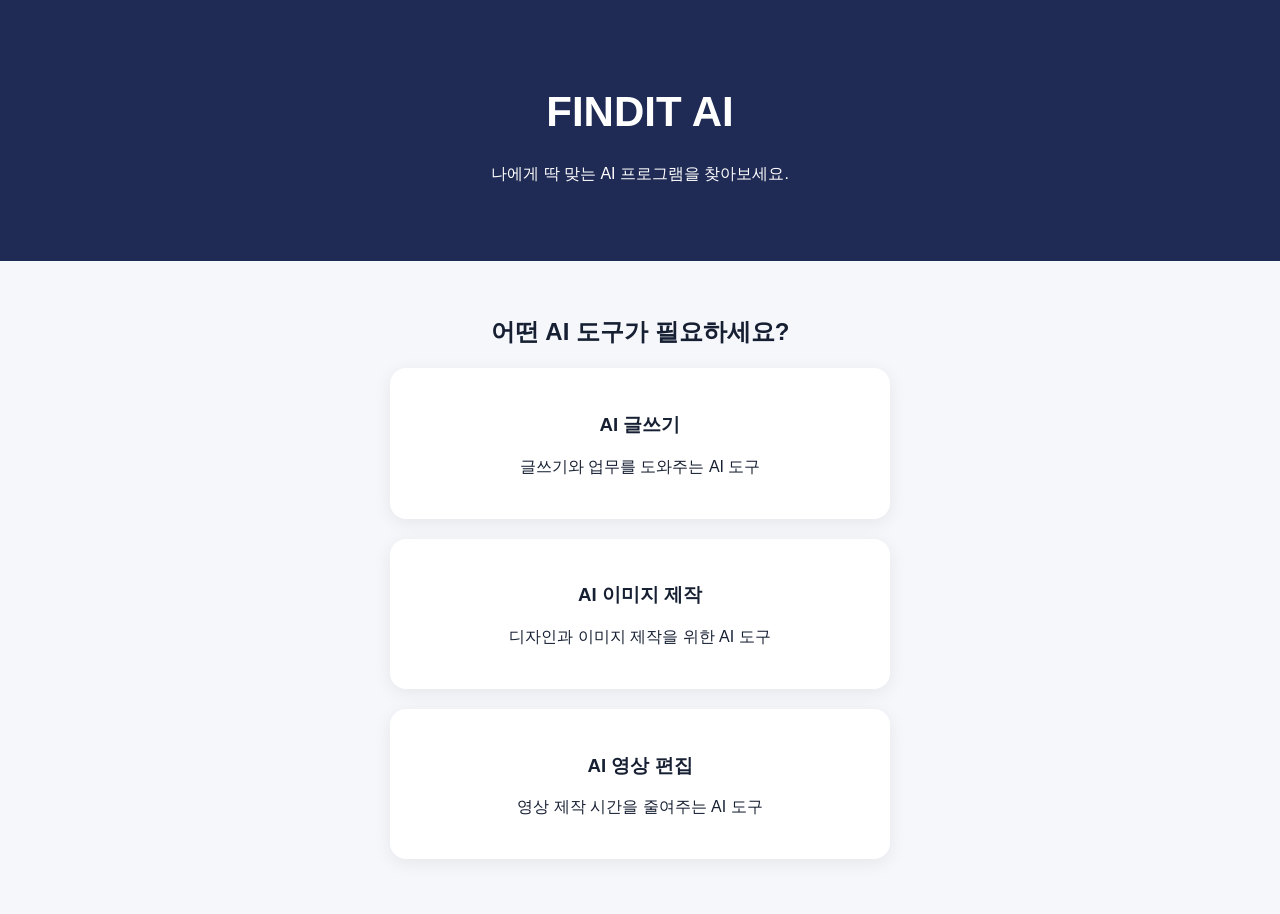
==== index.html @ c68a2b1d "Create index.html" ====
<!DOCTYPE html>
<html lang="ko">
<head>
  <meta charset="UTF-8">
  <meta name="viewport" content="width=device-width, initial-scale=1.0">
  <title>FINDIT AI | 나에게 맞는 AI 도구 찾기</title>
  <style>
    body {
      font-family: Arial, sans-serif;
      margin: 0;
      background: #f5f7fb;
      text-align: center;
      color: #172033;
    }
    header {
      background: #202b55;
      color: white;
      padding: 60px 20px;
    }
    h1 { font-size: 42px; }
    main { padding: 35px 20px; }
    .card {
      background: white;
      max-width: 450px;
      margin: 20px auto;
      padding: 25px;
      border-radius: 16px;
      box-shadow: 0 4px 18px #00000012;
    }
  </style>
</head>
<body>
  <header>
    <h1>FINDIT AI</h1>
    <p>나에게 딱 맞는 AI 프로그램을 찾아보세요.</p>
  </header>

  <main>
    <h2>어떤 AI 도구가 필요하세요?</h2>

    <div class="card">
      <h3>AI 글쓰기</h3>
      <p>글쓰기와 업무를 도와주는 AI 도구</p>
    </div>

    <div class="card">
      <h3>AI 이미지 제작</h3>
      <p>디자인과 이미지 제작을 위한 AI 도구</p>
    </div>

    <div class="card">
      <h3>AI 영상 편집</h3>
      <p>영상 제작 시간을 줄여주는 AI 도구</p>
    </div>
  </main>
</body>
</html>
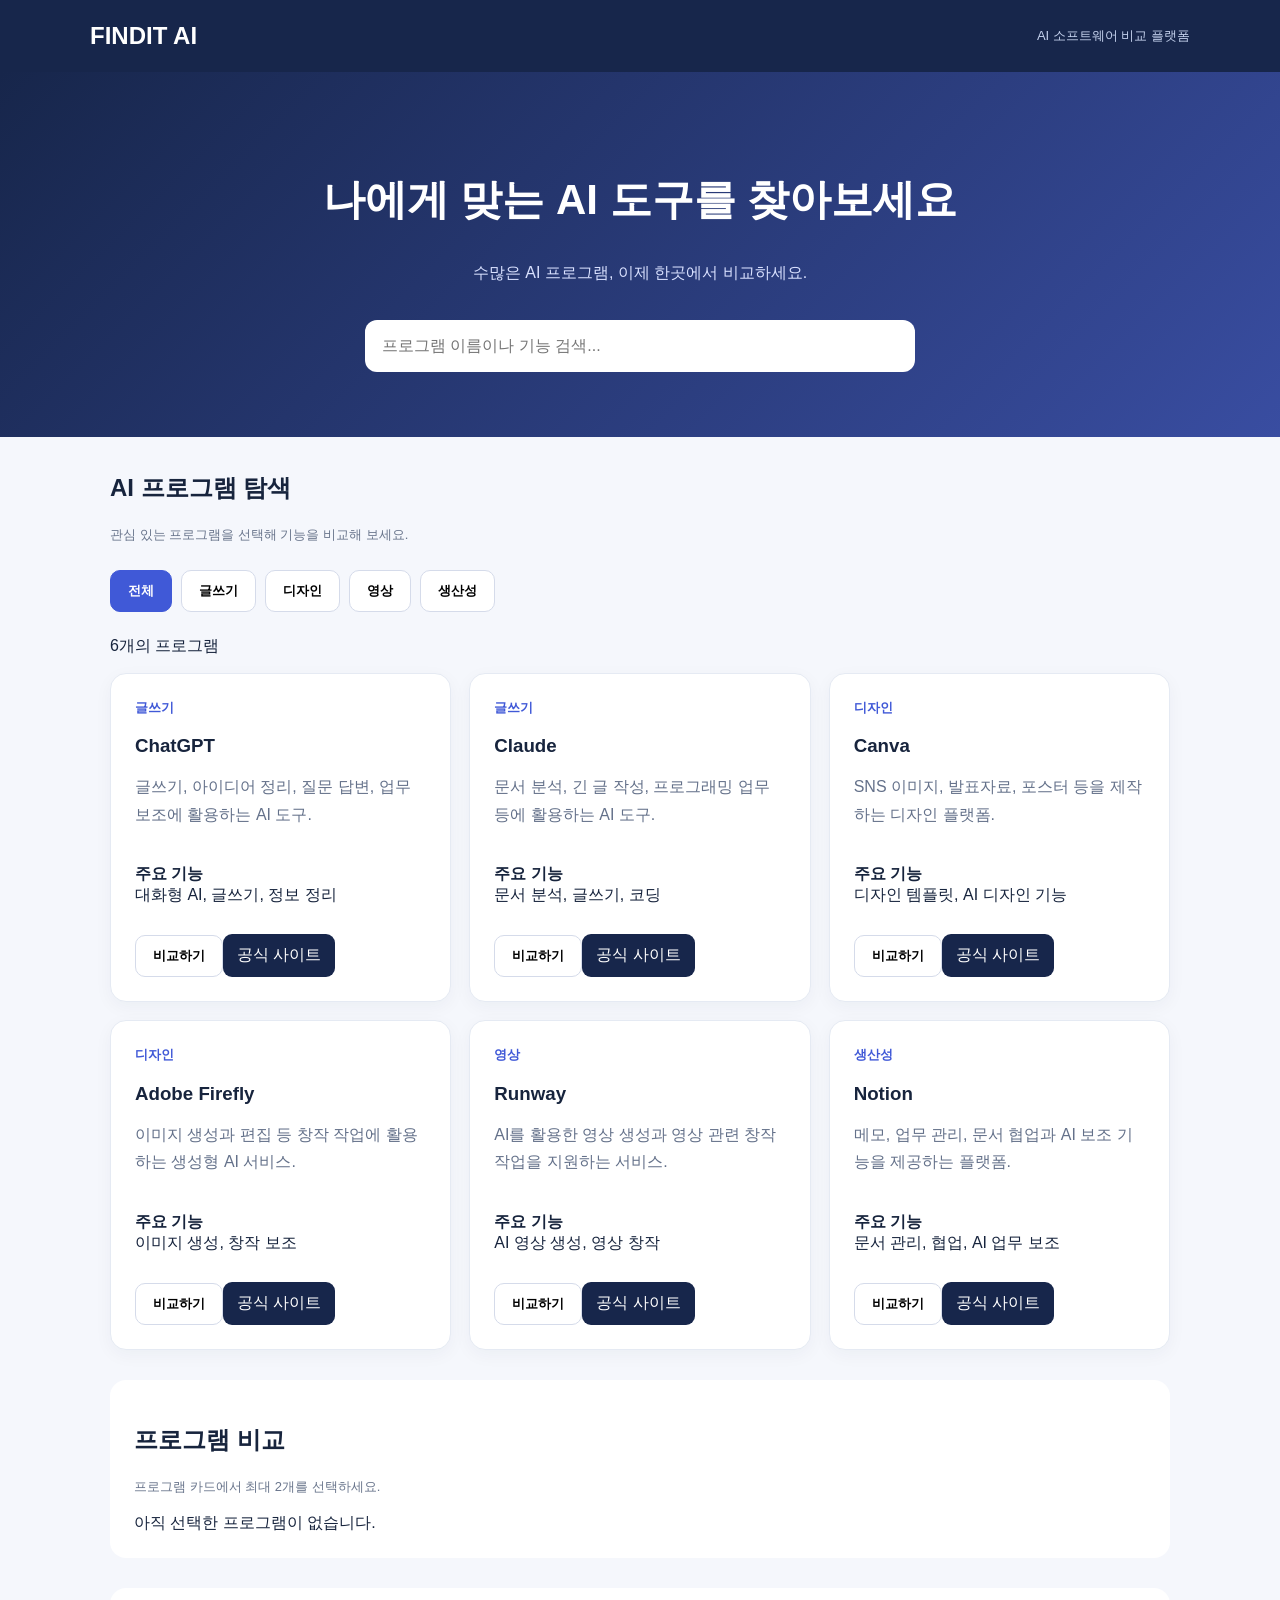
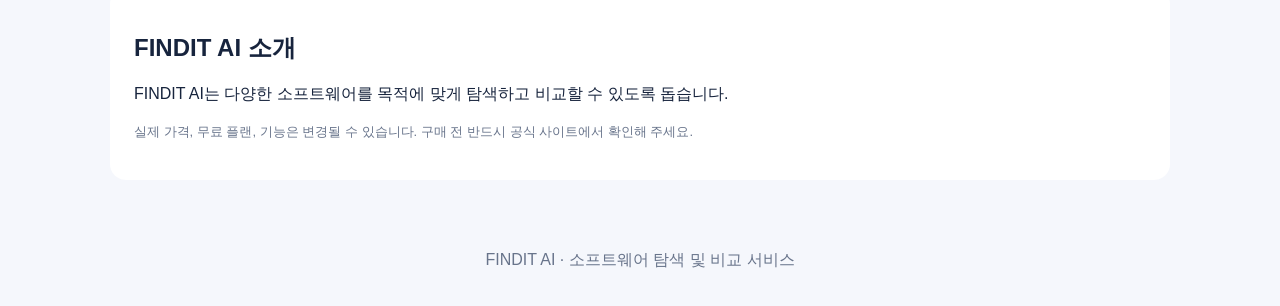
==== commit f1a980d9: "Update index.html" ====
--- a/index.html
+++ b/index.html
@@ -2,57 +2,321 @@
 <!DOCTYPE html>
 <html lang="ko">
 <head>
-  <meta charset="UTF-8">
-  <meta name="viewport" content="width=device-width, initial-scale=1.0">
-  <title>FINDIT AI | 나에게 맞는 AI 도구 찾기</title>
-  <style>
-    body {
-      font-family: Arial, sans-serif;
-      margin: 0;
-      background: #f5f7fb;
-      text-align: center;
-      color: #172033;
-    }
-    header {
-      background: #202b55;
-      color: white;
-      padding: 60px 20px;
-    }
-    h1 { font-size: 42px; }
-    main { padding: 35px 20px; }
-    .card {
-      background: white;
-      max-width: 450px;
-      margin: 20px auto;
-      padding: 25px;
-      border-radius: 16px;
-      box-shadow: 0 4px 18px #00000012;
-    }
-  </style>
+<meta charset="UTF-8">
+<meta name="viewport" content="width=device-width, initial-scale=1">
+<title>FINDIT AI | 나에게 맞는 AI 도구 찾기</title>
+<style>
+* { box-sizing: border-box; }
+body {
+  margin: 0;
+  font-family: Arial, "Malgun Gothic", sans-serif;
+  background: #f5f7fc;
+  color: #17243d;
+}
+header {
+  background: #17264b;
+  color: white;
+  padding: 22px 6%;
+}
+nav {
+  max-width: 1100px;
+  margin: auto;
+  display: flex;
+  justify-content: space-between;
+  align-items: center;
+}
+.logo { font-size: 24px; font-weight: bold; }
+nav span { font-size: 13px; color: #c4d1ed; }
+.hero {
+  text-align: center;
+  padding: 65px 20px;
+  background: linear-gradient(135deg,#17264b,#394da1);
+  color: white;
+}
+.hero h1 { font-size: clamp(27px,5vw,42px); }
+.hero p { color: #d9e1ff; }
+.search {
+  width: min(95%,550px);
+  padding: 17px;
+  border-radius: 12px;
+  border: none;
+  font-size: 16px;
+  margin-top: 20px;
+}
+main { max-width: 1100px; margin: 35px auto; padding: 0 20px; }
+.filters {
+  display: flex;
+  flex-wrap: wrap;
+  gap: 9px;
+  margin: 24px 0;
+}
+button {
+  cursor: pointer;
+  border: 1px solid #d5dbea;
+  border-radius: 10px;
+  padding: 11px 17px;
+  background: white;
+  font-weight: bold;
+}
+button.active, .primary {
+  background: #4059d7;
+  color: white;
+  border-color: #4059d7;
+}
+.grid {
+  display: grid;
+  grid-template-columns: repeat(auto-fit,minmax(255px,1fr));
+  gap: 18px;
+}
+.card {
+  background: white;
+  border: 1px solid #e5eaf3;
+  padding: 24px;
+  border-radius: 16px;
+  box-shadow: 0 5px 18px #17264b0b;
+}
+.card h3 { margin-bottom: 7px; }
+.tag { color: #4059d7; font-size: 13px; font-weight: bold; }
+.desc { color: #64718a; line-height: 1.7; min-height: 75px; }
+.card a {
+  display: inline-block;
+  background: #17264b;
+  color: white;
+  text-decoration: none;
+  padding: 11px 14px;
+  border-radius: 9px;
+  margin-top: 12px;
+}
+.compare {
+  margin-top: 30px;
+  padding: 24px;
+  background: white;
+  border-radius: 16px;
+}
+.compare-list {
+  display: flex;
+  flex-wrap: wrap;
+  gap: 12px;
+  margin-top: 15px;
+}
+.compare-item {
+  flex: 1;
+  min-width: 200px;
+  padding: 18px;
+  background: #f1f4ff;
+  border-radius: 12px;
+}
+.notice { color: #69758c; font-size: 13px; line-height: 1.7; }
+footer {
+  text-align: center;
+  padding: 35px 20px;
+  color: #68748b;
+}
+</style>
 </head>
 <body>
-  <header>
-    <h1>FINDIT AI</h1>
-    <p>나에게 딱 맞는 AI 프로그램을 찾아보세요.</p>
-  </header>
-
-  <main>
-    <h2>어떤 AI 도구가 필요하세요?</h2>
-
-    <div class="card">
-      <h3>AI 글쓰기</h3>
-      <p>글쓰기와 업무를 도와주는 AI 도구</p>
+
+<header>
+  <nav>
+    <div class="logo">FINDIT AI</div>
+    <span>AI 소프트웨어 비교 플랫폼</span>
+  </nav>
+</header>
+
+<section class="hero">
+  <h1>나에게 맞는 AI 도구를 찾아보세요</h1>
+  <p>수많은 AI 프로그램, 이제 한곳에서 비교하세요.</p>
+  <input class="search" id="search"
+    placeholder="프로그램 이름이나 기능 검색...">
+</section>
+
+<main>
+  <h2>AI 프로그램 탐색</h2>
+  <p class="notice">관심 있는 프로그램을 선택해 기능을 비교해 보세요.</p>
+
+  <div class="filters" id="filters"></div>
+  <p id="count"></p>
+  <div class="grid" id="cards"></div>
+
+  <section class="compare">
+    <h2>프로그램 비교</h2>
+    <p class="notice">프로그램 카드에서 최대 2개를 선택하세요.</p>
+    <div class="compare-list" id="compareList">
+      아직 선택한 프로그램이 없습니다.
     </div>
-
-    <div class="card">
-      <h3>AI 이미지 제작</h3>
-      <p>디자인과 이미지 제작을 위한 AI 도구</p>
-    </div>
-
-    <div class="card">
-      <h3>AI 영상 편집</h3>
-      <p>영상 제작 시간을 줄여주는 AI 도구</p>
-    </div>
-  </main>
+  </section>
+
+  <section class="compare">
+    <h2>FINDIT AI 소개</h2>
+    <p>
+      FINDIT AI는 다양한 소프트웨어를
+      목적에 맞게 탐색하고 비교할 수 있도록 돕습니다.
+    </p>
+    <p class="notice">
+      실제 가격, 무료 플랜, 기능은 변경될 수 있습니다.
+      구매 전 반드시 공식 사이트에서 확인해 주세요.
+    </p>
+  </section>
+</main>
+
+<footer>
+  FINDIT AI · 소프트웨어 탐색 및 비교 서비스
+</footer>
+
+<script>
+const tools = [
+  {
+    name: "ChatGPT",
+    category: "글쓰기",
+    desc: "글쓰기, 아이디어 정리, 질문 답변, 업무 보조에 활용하는 AI 도구.",
+    feature: "대화형 AI, 글쓰기, 정보 정리",
+    url: "https://chatgpt.com/"
+  },
+  {
+    name: "Claude",
+    category: "글쓰기",
+    desc: "문서 분석, 긴 글 작성, 프로그래밍 업무 등에 활용하는 AI 도구.",
+    feature: "문서 분석, 글쓰기, 코딩",
+    url: "https://claude.ai/"
+  },
+  {
+    name: "Canva",
+    category: "디자인",
+    desc: "SNS 이미지, 발표자료, 포스터 등을 제작하는 디자인 플랫폼.",
+    feature: "디자인 템플릿, AI 디자인 기능",
+    url: "https://www.canva.com/"
+  },
+  {
+    name: "Adobe Firefly",
+    category: "디자인",
+    desc: "이미지 생성과 편집 등 창작 작업에 활용하는 생성형 AI 서비스.",
+    feature: "이미지 생성, 창작 보조",
+    url: "https://firefly.adobe.com/"
+  },
+  {
+    name: "Runway",
+    category: "영상",
+    desc: "AI를 활용한 영상 생성과 영상 관련 창작 작업을 지원하는 서비스.",
+    feature: "AI 영상 생성, 영상 창작",
+    url: "https://runwayml.com/"
+  },
+  {
+    name: "Notion",
+    category: "생산성",
+    desc: "메모, 업무 관리, 문서 협업과 AI 보조 기능을 제공하는 플랫폼.",
+    feature: "문서 관리, 협업, AI 업무 보조",
+    url: "https://www.notion.so/"
+  }
+];
+
+let currentCategory = "전체";
+let selected = [];
+
+const cards = document.getElementById("cards");
+const filters = document.getElementById("filters");
+const compareList = document.getElementById("compareList");
+
+const categories = ["전체","글쓰기","디자인","영상","생산성"];
+
+function renderFilters() {
+  filters.innerHTML = "";
+  categories.forEach(category => {
+    const btn = document.createElement("button");
+    btn.textContent = category;
+    btn.className = currentCategory === category ? "active" : "";
+    btn.onclick = () => {
+      currentCategory = category;
+      renderFilters();
+      renderCards();
+    };
+    filters.appendChild(btn);
+  });
+}
+
+function toggleCompare(index) {
+  if (selected.includes(index)) {
+    selected = selected.filter(n => n !== index);
+  } else {
+    if (selected.length >= 2) {
+      alert("최대 2개까지 비교할 수 있어요.");
+      return;
+    }
+    selected.push(index);
+  }
+  renderCards();
+  renderCompare();
+}
+
+function renderCards() {
+  const query = document.getElementById("search")
+    .value.trim().toLowerCase();
+  cards.innerHTML = "";
+
+  const filtered = tools
+    .map((tool,index) => ({tool,index}))
+    .filter(({tool}) =>
+      (currentCategory === "전체" ||
+       tool.category === currentCategory) &&
+      [tool.name,tool.desc,tool.feature,tool.category]
+        .join(" ").toLowerCase().includes(query)
+    );
+
+  document.getElementById("count").textContent =
+    filtered.length + "개의 프로그램";
+
+  filtered.forEach(({tool,index}) => {
+    const card = document.createElement("div");
+    card.className = "card";
+    card.innerHTML = `
+      <span class="tag">${tool.category}</span>
+      <h3>${tool.name}</h3>
+      <p class="desc">${tool.desc}</p>
+      <p><strong>주요 기능</strong><br>${tool.feature}</p>
+    `;
+
+    const button = document.createElement("button");
+    button.textContent = selected.includes(index)
+      ? "비교에서 제외" : "비교하기";
+    button.className = selected.includes(index) ? "primary" : "";
+    button.onclick = () => toggleCompare(index);
+    card.appendChild(button);
+
+    const link = document.createElement("a");
+    link.href = tool.url;
+    link.target = "_blank";
+    link.rel = "noopener noreferrer";
+    link.textContent = "공식 사이트";
+    card.appendChild(link);
+    cards.appendChild(card);
+  });
+}
+
+function renderCompare() {
+  compareList.innerHTML = "";
+
+  if (selected.length === 0) {
+    compareList.textContent = "아직 선택한 프로그램이 없습니다.";
+    return;
+  }
+
+  selected.forEach(index => {
+    const tool = tools[index];
+    const item = document.createElement("div");
+    item.className = "compare-item";
+    item.innerHTML = `
+      <h3>${tool.name}</h3>
+      <p>${tool.desc}</p>
+      <strong>주요 기능</strong>
+      <p>${tool.feature}</p>
+    `;
+    compareList.appendChild(item);
+  });
+}
+
+document.getElementById("search").addEventListener("input",renderCards);
+renderFilters();
+renderCards();
+renderCompare();
+</script>
 </body>
 </html>
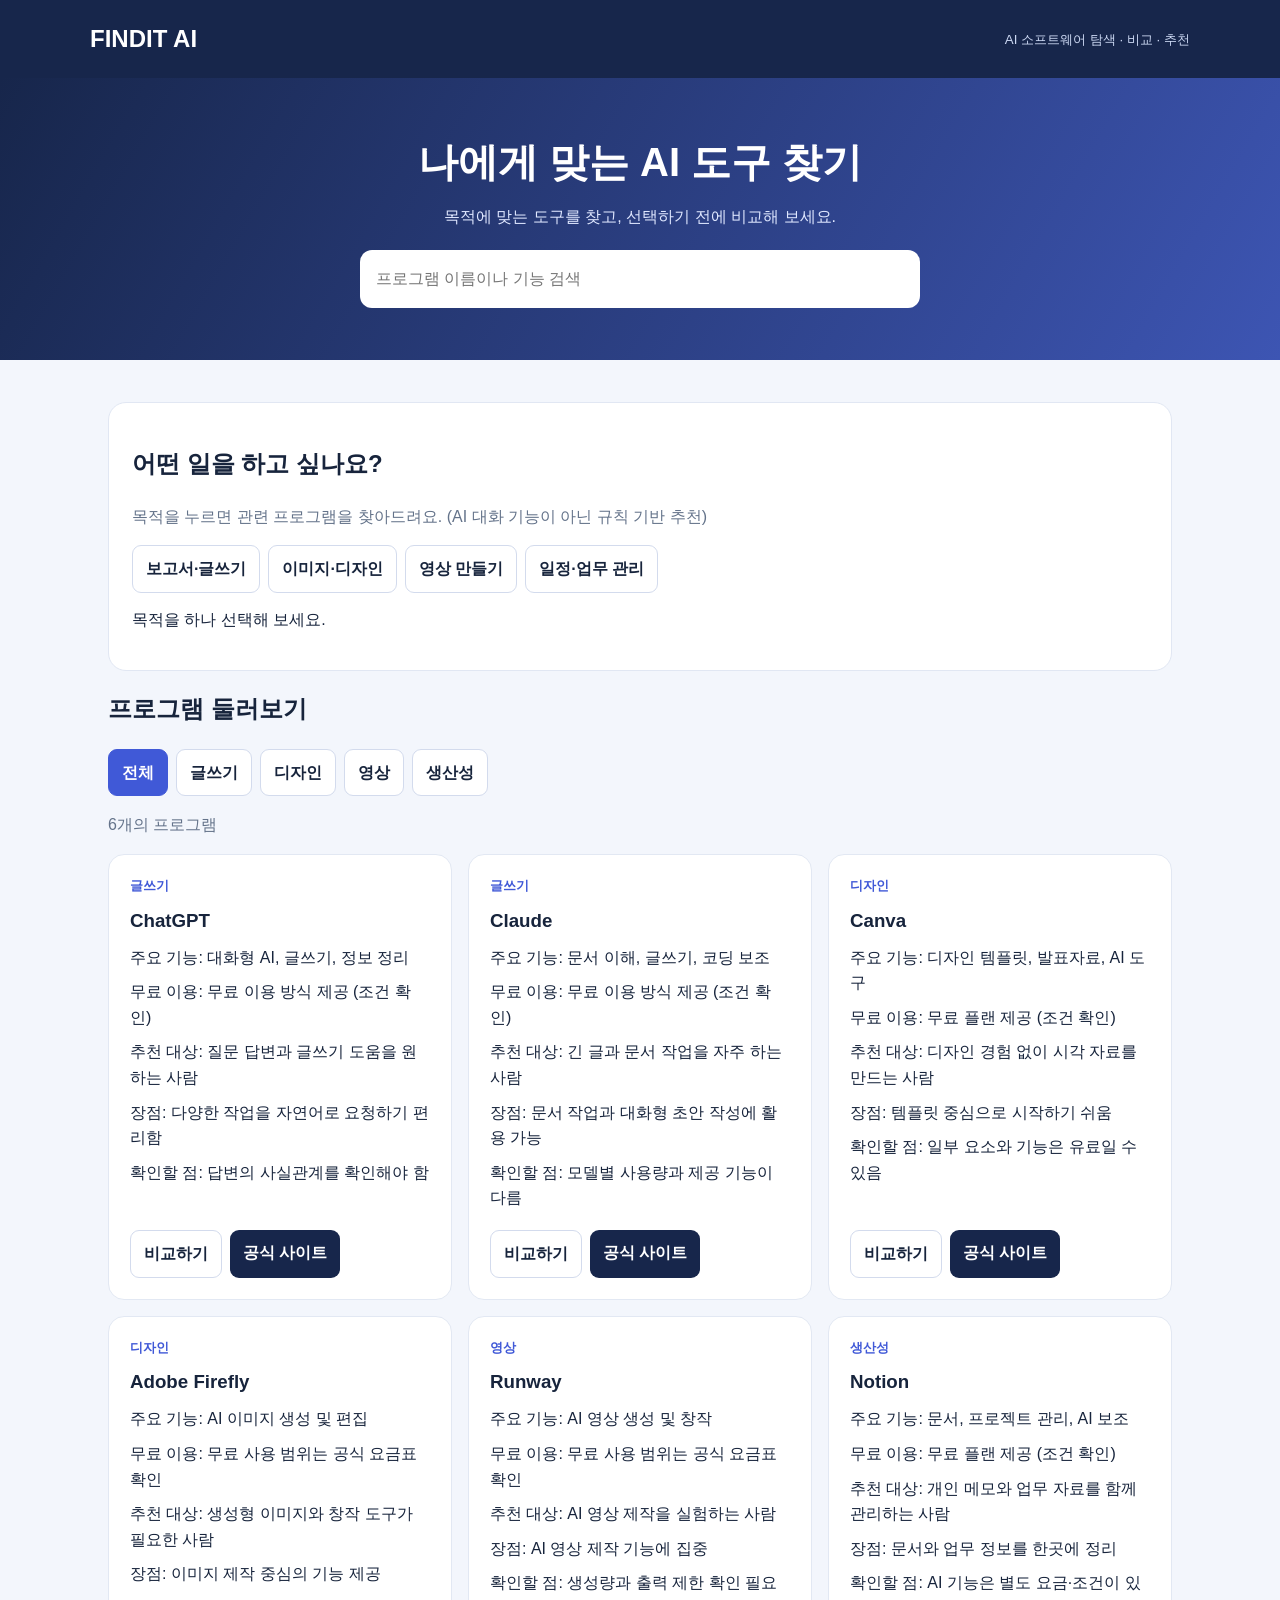
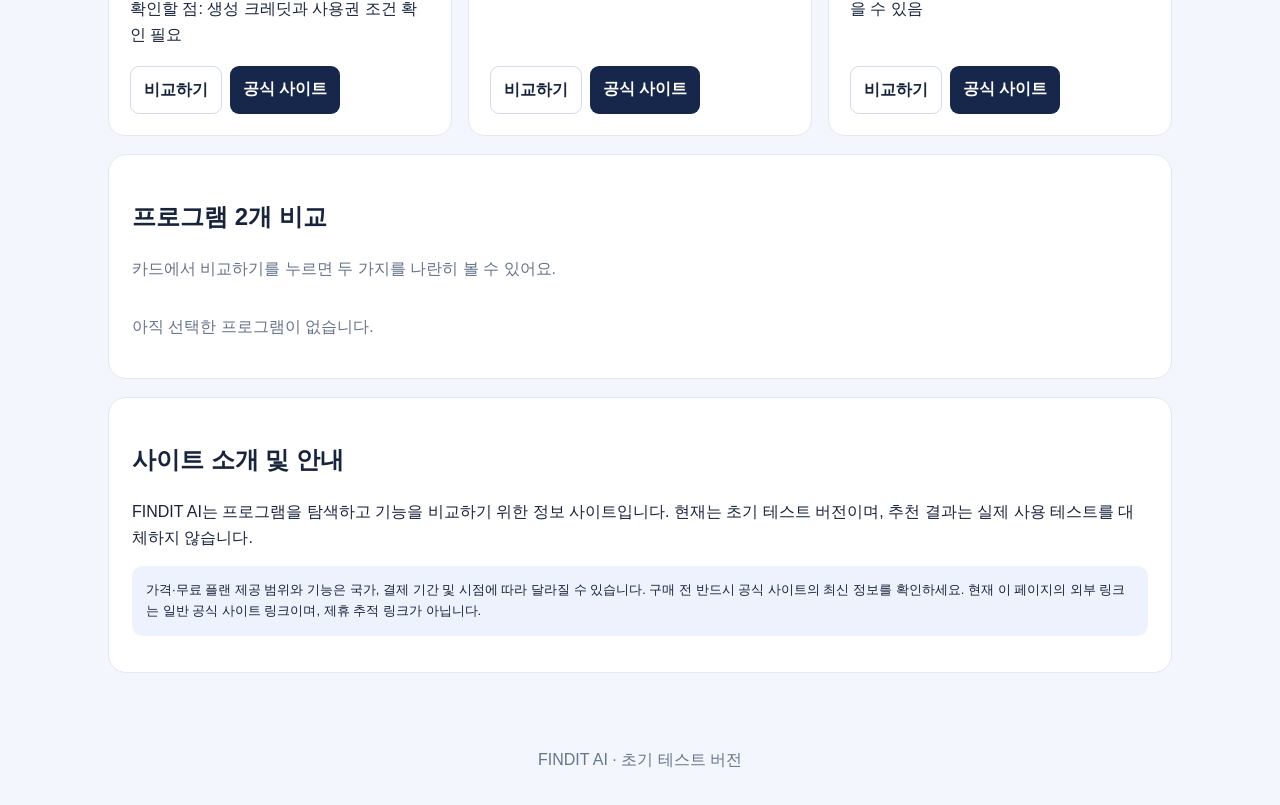
==== commit 7d517553: "Upgrade FINDIT AI to version 3.0" ====
--- a/index.html
+++ b/index.html
@@ -1,322 +1,54 @@
-
 <!DOCTYPE html>
 <html lang="ko">
 <head>
-<meta charset="UTF-8">
-<meta name="viewport" content="width=device-width, initial-scale=1">
-<title>FINDIT AI | 나에게 맞는 AI 도구 찾기</title>
-<style>
-* { box-sizing: border-box; }
-body {
-  margin: 0;
-  font-family: Arial, "Malgun Gothic", sans-serif;
-  background: #f5f7fc;
-  color: #17243d;
-}
-header {
-  background: #17264b;
-  color: white;
-  padding: 22px 6%;
-}
-nav {
-  max-width: 1100px;
-  margin: auto;
-  display: flex;
-  justify-content: space-between;
-  align-items: center;
-}
-.logo { font-size: 24px; font-weight: bold; }
-nav span { font-size: 13px; color: #c4d1ed; }
-.hero {
-  text-align: center;
-  padding: 65px 20px;
-  background: linear-gradient(135deg,#17264b,#394da1);
-  color: white;
-}
-.hero h1 { font-size: clamp(27px,5vw,42px); }
-.hero p { color: #d9e1ff; }
-.search {
-  width: min(95%,550px);
-  padding: 17px;
-  border-radius: 12px;
-  border: none;
-  font-size: 16px;
-  margin-top: 20px;
-}
-main { max-width: 1100px; margin: 35px auto; padding: 0 20px; }
-.filters {
-  display: flex;
-  flex-wrap: wrap;
-  gap: 9px;
-  margin: 24px 0;
-}
-button {
-  cursor: pointer;
-  border: 1px solid #d5dbea;
-  border-radius: 10px;
-  padding: 11px 17px;
-  background: white;
-  font-weight: bold;
-}
-button.active, .primary {
-  background: #4059d7;
-  color: white;
-  border-color: #4059d7;
-}
-.grid {
-  display: grid;
-  grid-template-columns: repeat(auto-fit,minmax(255px,1fr));
-  gap: 18px;
-}
-.card {
-  background: white;
-  border: 1px solid #e5eaf3;
-  padding: 24px;
-  border-radius: 16px;
-  box-shadow: 0 5px 18px #17264b0b;
-}
-.card h3 { margin-bottom: 7px; }
-.tag { color: #4059d7; font-size: 13px; font-weight: bold; }
-.desc { color: #64718a; line-height: 1.7; min-height: 75px; }
-.card a {
-  display: inline-block;
-  background: #17264b;
-  color: white;
-  text-decoration: none;
-  padding: 11px 14px;
-  border-radius: 9px;
-  margin-top: 12px;
-}
-.compare {
-  margin-top: 30px;
-  padding: 24px;
-  background: white;
-  border-radius: 16px;
-}
-.compare-list {
-  display: flex;
-  flex-wrap: wrap;
-  gap: 12px;
-  margin-top: 15px;
-}
-.compare-item {
-  flex: 1;
-  min-width: 200px;
-  padding: 18px;
-  background: #f1f4ff;
-  border-radius: 12px;
-}
-.notice { color: #69758c; font-size: 13px; line-height: 1.7; }
-footer {
-  text-align: center;
-  padding: 35px 20px;
-  color: #68748b;
-}
-</style>
+  <meta charset="UTF-8">
+  <meta name="viewport" content="width=device-width,initial-scale=1">
+  <title>FINDIT AI | 나에게 맞는 AI 도구 찾기</title>
+  <meta name="description" content="AI 소프트웨어의 특징, 무료 플랜, 장단점과 추천 대상을 한곳에서 비교하세요.">
+  <meta name="impact-site-verification" value="d950aa38-6f48-4fec-ac64-54651847b57d">
+  <style>
+    *{box-sizing:border-box}body{margin:0;background:#f3f6fc;color:#17243c;font-family:Arial,'Malgun Gothic',sans-serif;line-height:1.6}header{background:#17264b;color:#fff;padding:20px 6%}nav{max-width:1100px;margin:auto;display:flex;justify-content:space-between;align-items:center;gap:15px}.logo{font-size:24px;font-weight:800}nav small{color:#ccd8f3}.hero{padding:52px 20px;text-align:center;color:#fff;background:linear-gradient(120deg,#17264b,#3d55b3)}h1{font-size:clamp(26px,4vw,40px);margin:0 0 10px}.hero p{margin:0 0 20px;color:#dfE7ff}input{font:inherit}.search{display:block;margin:0 auto;width:min(100%,560px);border:0;border-radius:12px;padding:16px}main{max-width:1100px;padding:24px 18px;margin:auto}.panel{background:#fff;border:1px solid #e1e7f3;border-radius:18px;padding:23px;margin:18px 0}.filters,.actions{display:flex;gap:8px;flex-wrap:wrap}button,.link{border:1px solid #d3dbed;background:#fff;border-radius:9px;padding:10px 13px;cursor:pointer;font:inherit;font-weight:700;color:#17243c;text-decoration:none}button.active,.primary{background:#4059d7;color:white;border-color:#4059d7}.link{display:inline-block;background:#17264b;color:#fff;border:0}.muted{color:#64738a}.small{font-size:13px}.grid{display:grid;grid-template-columns:repeat(auto-fit,minmax(270px,1fr));gap:16px}.card{background:#fff;border:1px solid #e2e8f3;border-radius:16px;padding:21px;display:flex;flex-direction:column;gap:9px}.card h3{margin:0}.tag{font-size:13px;font-weight:700;color:#4059d7}.card p{margin:0}.card .actions{margin-top:auto;padding-top:10px}ul{margin:4px 0 10px;padding-left:20px}.compare-grid{display:grid;grid-template-columns:repeat(auto-fit,minmax(240px,1fr));gap:13px}.compare-box{background:#f3f6fc;border-radius:12px;padding:16px}.notice{background:#eef2fc;padding:14px;border-radius:10px}.status{margin:14px 0}footer{text-align:center;color:#67758c;padding:32px 20px}@media(max-width:500px){nav small{display:none}}
+  </style>
 </head>
 <body>
-
-<header>
-  <nav>
-    <div class="logo">FINDIT AI</div>
-    <span>AI 소프트웨어 비교 플랫폼</span>
-  </nav>
-</header>
-
-<section class="hero">
-  <h1>나에게 맞는 AI 도구를 찾아보세요</h1>
-  <p>수많은 AI 프로그램, 이제 한곳에서 비교하세요.</p>
-  <input class="search" id="search"
-    placeholder="프로그램 이름이나 기능 검색...">
-</section>
-
+<header><nav><div class="logo">FINDIT AI</div><small>AI 소프트웨어 탐색 · 비교 · 추천</small></nav></header>
+<section class="hero"><h1>나에게 맞는 AI 도구 찾기</h1><p>목적에 맞는 도구를 찾고, 선택하기 전에 비교해 보세요.</p><input id="search" class="search" placeholder="프로그램 이름이나 기능 검색" aria-label="프로그램 검색"></section>
 <main>
-  <h2>AI 프로그램 탐색</h2>
-  <p class="notice">관심 있는 프로그램을 선택해 기능을 비교해 보세요.</p>
-
+  <section class="panel" aria-labelledby="recommend-title">
+    <h2 id="recommend-title">어떤 일을 하고 싶나요?</h2>
+    <p class="muted">목적을 누르면 관련 프로그램을 찾아드려요. (AI 대화 기능이 아닌 규칙 기반 추천)</p>
+    <div class="filters" id="recommendButtons"></div>
+    <p class="status" id="recommendResult" aria-live="polite">목적을 하나 선택해 보세요.</p>
+  </section>
+  <h2>프로그램 둘러보기</h2>
   <div class="filters" id="filters"></div>
-  <p id="count"></p>
-  <div class="grid" id="cards"></div>
-
-  <section class="compare">
-    <h2>프로그램 비교</h2>
-    <p class="notice">프로그램 카드에서 최대 2개를 선택하세요.</p>
-    <div class="compare-list" id="compareList">
-      아직 선택한 프로그램이 없습니다.
-    </div>
-  </section>
-
-  <section class="compare">
-    <h2>FINDIT AI 소개</h2>
-    <p>
-      FINDIT AI는 다양한 소프트웨어를
-      목적에 맞게 탐색하고 비교할 수 있도록 돕습니다.
-    </p>
-    <p class="notice">
-      실제 가격, 무료 플랜, 기능은 변경될 수 있습니다.
-      구매 전 반드시 공식 사이트에서 확인해 주세요.
-    </p>
-  </section>
-</main>
-
-<footer>
-  FINDIT AI · 소프트웨어 탐색 및 비교 서비스
-</footer>
-
+  <p class="muted" id="count" aria-live="polite"></p>
+  <div id="cards" class="grid"></div>
+  <section class="panel"><h2>프로그램 2개 비교</h2><p class="muted">카드에서 비교하기를 누르면 두 가지를 나란히 볼 수 있어요.</p><div id="compare" class="compare-grid" aria-live="polite">아직 선택한 프로그램이 없습니다.</div></section>
+  <section class="panel"><h2>사이트 소개 및 안내</h2><p>FINDIT AI는 프로그램을 탐색하고 기능을 비교하기 위한 정보 사이트입니다. 현재는 초기 테스트 버전이며, 추천 결과는 실제 사용 테스트를 대체하지 않습니다.</p><p class="notice small">가격·무료 플랜 제공 범위와 기능은 국가, 결제 기간 및 시점에 따라 달라질 수 있습니다. 구매 전 반드시 공식 사이트의 최신 정보를 확인하세요. 현재 이 페이지의 외부 링크는 일반 공식 사이트 링크이며, 제휴 추적 링크가 아닙니다.</p></section>
+</main><footer>FINDIT AI · 초기 테스트 버전</footer>
 <script>
-const tools = [
-  {
-    name: "ChatGPT",
-    category: "글쓰기",
-    desc: "글쓰기, 아이디어 정리, 질문 답변, 업무 보조에 활용하는 AI 도구.",
-    feature: "대화형 AI, 글쓰기, 정보 정리",
-    url: "https://chatgpt.com/"
-  },
-  {
-    name: "Claude",
-    category: "글쓰기",
-    desc: "문서 분석, 긴 글 작성, 프로그래밍 업무 등에 활용하는 AI 도구.",
-    feature: "문서 분석, 글쓰기, 코딩",
-    url: "https://claude.ai/"
-  },
-  {
-    name: "Canva",
-    category: "디자인",
-    desc: "SNS 이미지, 발표자료, 포스터 등을 제작하는 디자인 플랫폼.",
-    feature: "디자인 템플릿, AI 디자인 기능",
-    url: "https://www.canva.com/"
-  },
-  {
-    name: "Adobe Firefly",
-    category: "디자인",
-    desc: "이미지 생성과 편집 등 창작 작업에 활용하는 생성형 AI 서비스.",
-    feature: "이미지 생성, 창작 보조",
-    url: "https://firefly.adobe.com/"
-  },
-  {
-    name: "Runway",
-    category: "영상",
-    desc: "AI를 활용한 영상 생성과 영상 관련 창작 작업을 지원하는 서비스.",
-    feature: "AI 영상 생성, 영상 창작",
-    url: "https://runwayml.com/"
-  },
-  {
-    name: "Notion",
-    category: "생산성",
-    desc: "메모, 업무 관리, 문서 협업과 AI 보조 기능을 제공하는 플랫폼.",
-    feature: "문서 관리, 협업, AI 업무 보조",
-    url: "https://www.notion.so/"
-  }
+const tools=[
+ {name:'ChatGPT',category:'글쓰기',free:'무료 이용 방식 제공 (조건 확인)',features:'대화형 AI, 글쓰기, 정보 정리',audience:'질문 답변과 글쓰기 도움을 원하는 사람',good:'다양한 작업을 자연어로 요청하기 편리함',caution:'답변의 사실관계를 확인해야 함',url:'https://chatgpt.com/'},
+ {name:'Claude',category:'글쓰기',free:'무료 이용 방식 제공 (조건 확인)',features:'문서 이해, 글쓰기, 코딩 보조',audience:'긴 글과 문서 작업을 자주 하는 사람',good:'문서 작업과 대화형 초안 작성에 활용 가능',caution:'모델별 사용량과 제공 기능이 다름',url:'https://claude.ai/'},
+ {name:'Canva',category:'디자인',free:'무료 플랜 제공 (조건 확인)',features:'디자인 템플릿, 발표자료, AI 도구',audience:'디자인 경험 없이 시각 자료를 만드는 사람',good:'템플릿 중심으로 시작하기 쉬움',caution:'일부 요소와 기능은 유료일 수 있음',url:'https://www.canva.com/'},
+ {name:'Adobe Firefly',category:'디자인',free:'무료 사용 범위는 공식 요금표 확인',features:'AI 이미지 생성 및 편집',audience:'생성형 이미지와 창작 도구가 필요한 사람',good:'이미지 제작 중심의 기능 제공',caution:'생성 크레딧과 사용권 조건 확인 필요',url:'https://firefly.adobe.com/'},
+ {name:'Runway',category:'영상',free:'무료 사용 범위는 공식 요금표 확인',features:'AI 영상 생성 및 창작',audience:'AI 영상 제작을 실험하는 사람',good:'AI 영상 제작 기능에 집중',caution:'생성량과 출력 제한 확인 필요',url:'https://runwayml.com/'},
+ {name:'Notion',category:'생산성',free:'무료 플랜 제공 (조건 확인)',features:'문서, 프로젝트 관리, AI 보조',audience:'개인 메모와 업무 자료를 함께 관리하는 사람',good:'문서와 업무 정보를 한곳에 정리',caution:'AI 기능은 별도 요금·조건이 있을 수 있음',url:'https://www.notion.so/'}
 ];
-
-let currentCategory = "전체";
-let selected = [];
-
-const cards = document.getElementById("cards");
-const filters = document.getElementById("filters");
-const compareList = document.getElementById("compareList");
-
-const categories = ["전체","글쓰기","디자인","영상","생산성"];
-
-function renderFilters() {
-  filters.innerHTML = "";
-  categories.forEach(category => {
-    const btn = document.createElement("button");
-    btn.textContent = category;
-    btn.className = currentCategory === category ? "active" : "";
-    btn.onclick = () => {
-      currentCategory = category;
-      renderFilters();
-      renderCards();
-    };
-    filters.appendChild(btn);
-  });
-}
-
-function toggleCompare(index) {
-  if (selected.includes(index)) {
-    selected = selected.filter(n => n !== index);
-  } else {
-    if (selected.length >= 2) {
-      alert("최대 2개까지 비교할 수 있어요.");
-      return;
-    }
-    selected.push(index);
-  }
-  renderCards();
-  renderCompare();
-}
-
-function renderCards() {
-  const query = document.getElementById("search")
-    .value.trim().toLowerCase();
-  cards.innerHTML = "";
-
-  const filtered = tools
-    .map((tool,index) => ({tool,index}))
-    .filter(({tool}) =>
-      (currentCategory === "전체" ||
-       tool.category === currentCategory) &&
-      [tool.name,tool.desc,tool.feature,tool.category]
-        .join(" ").toLowerCase().includes(query)
-    );
-
-  document.getElementById("count").textContent =
-    filtered.length + "개의 프로그램";
-
-  filtered.forEach(({tool,index}) => {
-    const card = document.createElement("div");
-    card.className = "card";
-    card.innerHTML = `
-      <span class="tag">${tool.category}</span>
-      <h3>${tool.name}</h3>
-      <p class="desc">${tool.desc}</p>
-      <p><strong>주요 기능</strong><br>${tool.feature}</p>
-    `;
-
-    const button = document.createElement("button");
-    button.textContent = selected.includes(index)
-      ? "비교에서 제외" : "비교하기";
-    button.className = selected.includes(index) ? "primary" : "";
-    button.onclick = () => toggleCompare(index);
-    card.appendChild(button);
-
-    const link = document.createElement("a");
-    link.href = tool.url;
-    link.target = "_blank";
-    link.rel = "noopener noreferrer";
-    link.textContent = "공식 사이트";
-    card.appendChild(link);
-    cards.appendChild(card);
-  });
-}
-
-function renderCompare() {
-  compareList.innerHTML = "";
-
-  if (selected.length === 0) {
-    compareList.textContent = "아직 선택한 프로그램이 없습니다.";
-    return;
-  }
-
-  selected.forEach(index => {
-    const tool = tools[index];
-    const item = document.createElement("div");
-    item.className = "compare-item";
-    item.innerHTML = `
-      <h3>${tool.name}</h3>
-      <p>${tool.desc}</p>
-      <strong>주요 기능</strong>
-      <p>${tool.feature}</p>
-    `;
-    compareList.appendChild(item);
-  });
-}
-
-document.getElementById("search").addEventListener("input",renderCards);
-renderFilters();
-renderCards();
-renderCompare();
+const categories=['전체','글쓰기','디자인','영상','생산성'];
+const purposes=[['글쓰기','보고서·글쓰기'],['디자인','이미지·디자인'],['영상','영상 만들기'],['생산성','일정·업무 관리']];
+let category='전체';let selected=[];
+const byId=id=>document.getElementById(id);
+function element(tag,cls,text){const x=document.createElement(tag);if(cls)x.className=cls;if(text!==undefined)x.textContent=text;return x;}
+function renderFilters(){const root=byId('filters');root.replaceChildren();categories.forEach(x=>{let b=element('button',category===x?'active':'',x);b.onclick=()=>{category=x;renderFilters();renderCards();};root.append(b);});}
+function renderRecommendations(){const root=byId('recommendButtons');root.replaceChildren();purposes.forEach(([key,label])=>{const b=element('button','',label);b.onclick=()=>{category=key;byId('search').value='';renderFilters();renderCards();const names=tools.filter(t=>t.category===key).map(t=>t.name).join(', ');byId('recommendResult').textContent=`${label}에 참고할 도구: ${names}. 자세한 조건은 각 공식 사이트에서 확인하세요.`;};root.append(b);});}
+function addDetail(root,label,value){root.append(element('p','',`${label}: ${value}`));}
+function toggle(index){if(selected.includes(index)){selected=selected.filter(x=>x!==index);}else if(selected.length>=2){alert('비교는 최대 2개까지 가능합니다.');return;}else{selected.push(index);}renderCards();renderCompare();}
+function renderCards(){const query=byId('search').value.trim().toLowerCase();const root=byId('cards');root.replaceChildren();const shown=tools.map((tool,index)=>({tool,index})).filter(({tool})=>(category==='전체'||tool.category===category)&&Object.values(tool).join(' ').toLowerCase().includes(query));byId('count').textContent=`${shown.length}개의 프로그램`;if(!shown.length)root.append(element('p','muted','일치하는 프로그램이 없습니다.'));
+shown.forEach(({tool,index})=>{const card=element('article','card');card.append(element('span','tag',tool.category),element('h3','',tool.name));addDetail(card,'주요 기능',tool.features);addDetail(card,'무료 이용',tool.free);addDetail(card,'추천 대상',tool.audience);addDetail(card,'장점',tool.good);addDetail(card,'확인할 점',tool.caution);const actions=element('div','actions');const b=element('button',selected.includes(index)?'primary':'',selected.includes(index)?'비교에서 제외':'비교하기');b.onclick=()=>toggle(index);const link=element('a','link','공식 사이트');link.href=tool.url;link.target='_blank';link.rel='noopener noreferrer';actions.append(b,link);card.append(actions);root.append(card);});}
+function renderCompare(){const root=byId('compare');root.replaceChildren();if(!selected.length){root.append(element('p','muted','아직 선택한 프로그램이 없습니다.'));return;}selected.forEach(index=>{const t=tools[index],box=element('div','compare-box');box.append(element('h3','',t.name));addDetail(box,'무료 이용',t.free);addDetail(box,'주요 기능',t.features);addDetail(box,'추천 대상',t.audience);addDetail(box,'장점',t.good);addDetail(box,'확인할 점',t.caution);root.append(box);});}
+byId('search').addEventListener('input',renderCards);renderFilters();renderRecommendations();renderCards();renderCompare();
 </script>
 </body>
 </html>
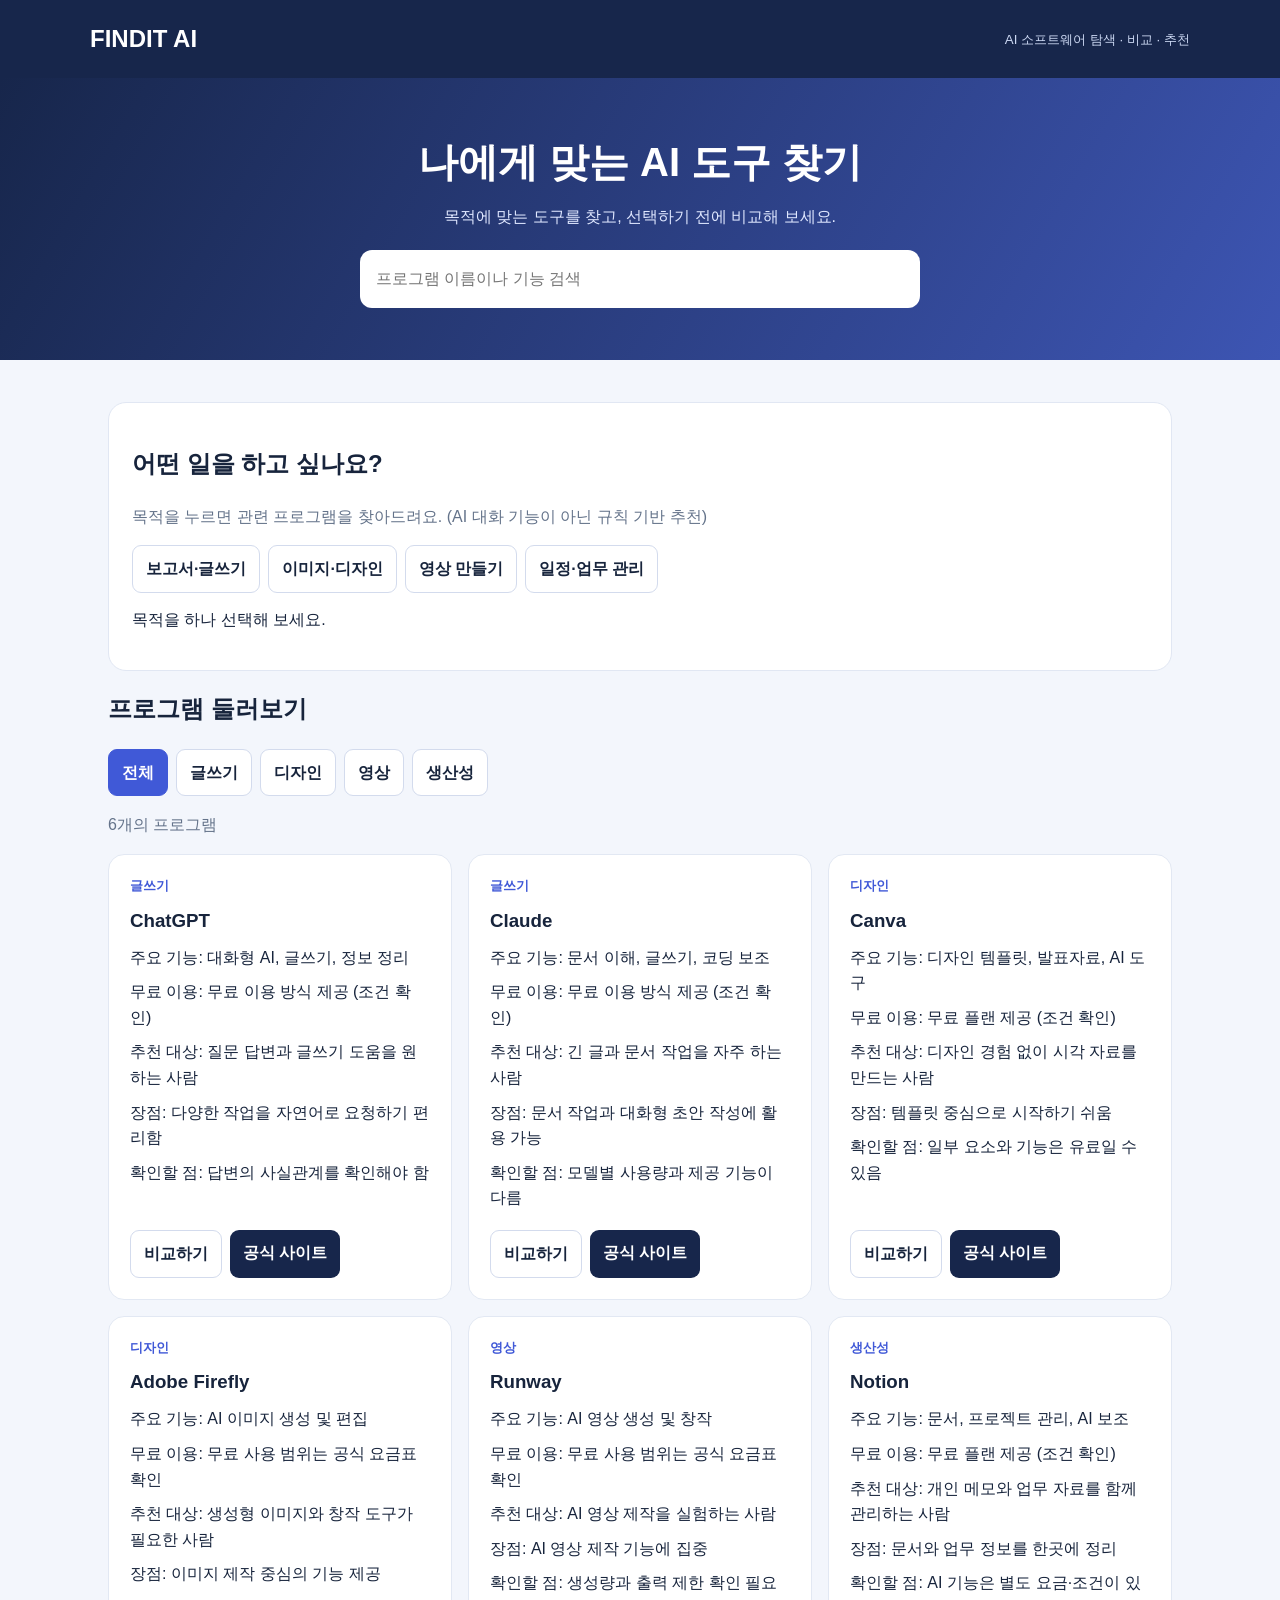
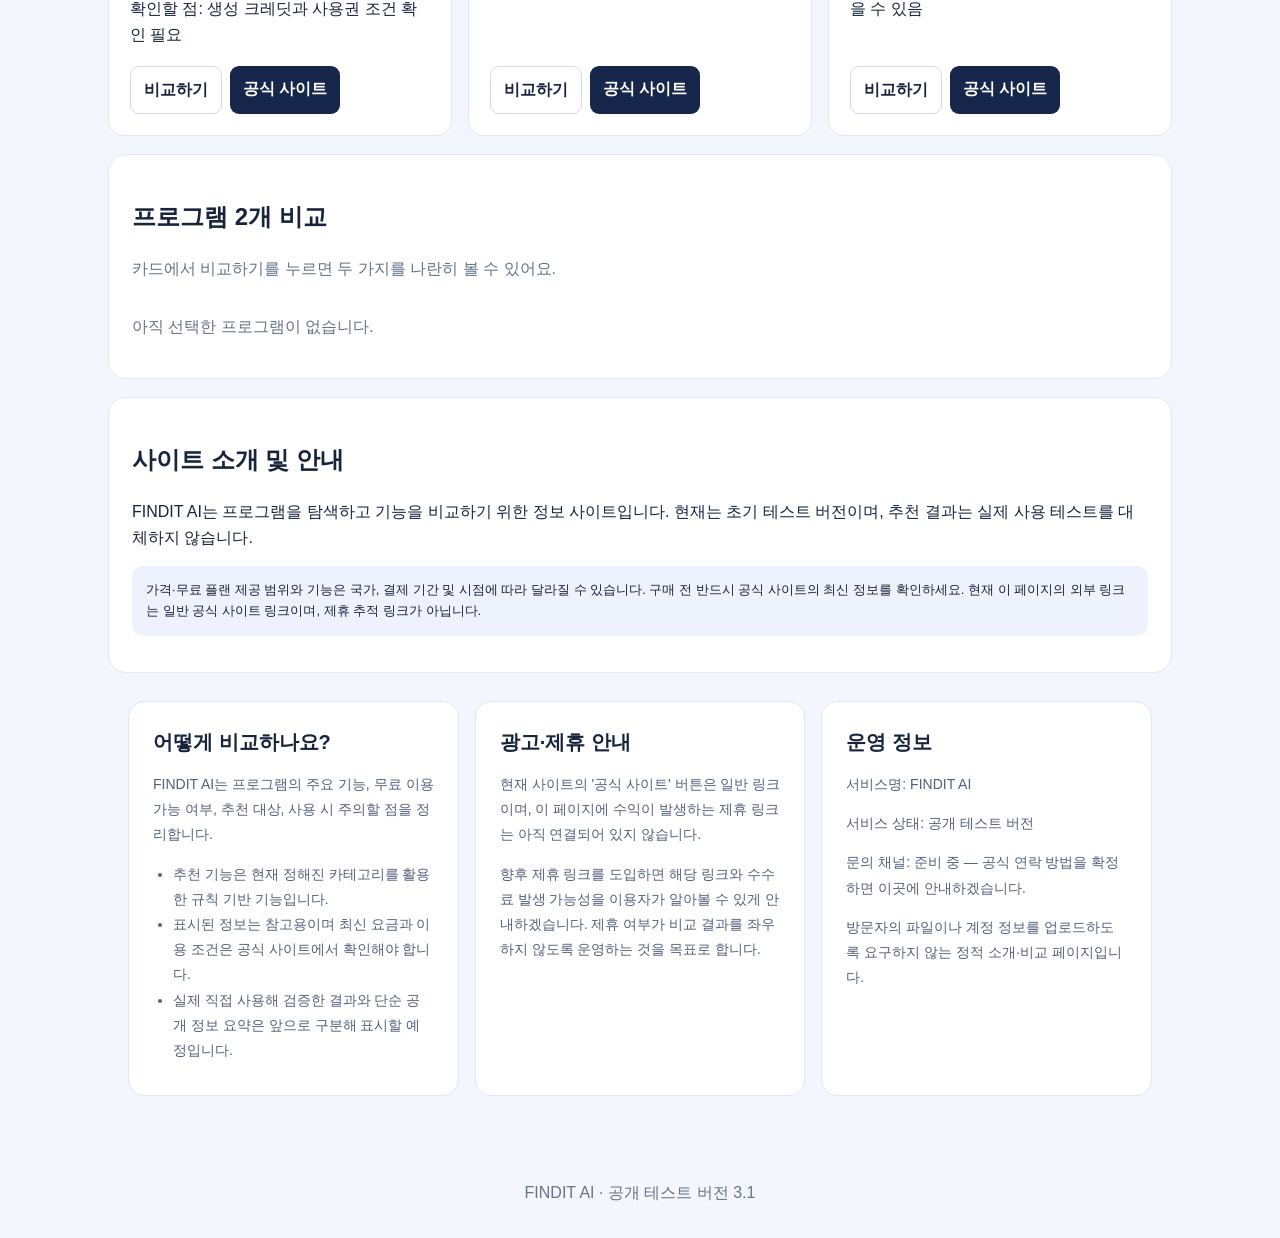
==== commit f44e29c5: "Upgrade FINDIT AI to 3.1" ====
--- a/index.html
+++ b/index.html
@@ -8,6 +8,14 @@
   <meta name="impact-site-verification" value="d950aa38-6f48-4fec-ac64-54651847b57d">
   <style>
     *{box-sizing:border-box}body{margin:0;background:#f3f6fc;color:#17243c;font-family:Arial,'Malgun Gothic',sans-serif;line-height:1.6}header{background:#17264b;color:#fff;padding:20px 6%}nav{max-width:1100px;margin:auto;display:flex;justify-content:space-between;align-items:center;gap:15px}.logo{font-size:24px;font-weight:800}nav small{color:#ccd8f3}.hero{padding:52px 20px;text-align:center;color:#fff;background:linear-gradient(120deg,#17264b,#3d55b3)}h1{font-size:clamp(26px,4vw,40px);margin:0 0 10px}.hero p{margin:0 0 20px;color:#dfE7ff}input{font:inherit}.search{display:block;margin:0 auto;width:min(100%,560px);border:0;border-radius:12px;padding:16px}main{max-width:1100px;padding:24px 18px;margin:auto}.panel{background:#fff;border:1px solid #e1e7f3;border-radius:18px;padding:23px;margin:18px 0}.filters,.actions{display:flex;gap:8px;flex-wrap:wrap}button,.link{border:1px solid #d3dbed;background:#fff;border-radius:9px;padding:10px 13px;cursor:pointer;font:inherit;font-weight:700;color:#17243c;text-decoration:none}button.active,.primary{background:#4059d7;color:white;border-color:#4059d7}.link{display:inline-block;background:#17264b;color:#fff;border:0}.muted{color:#64738a}.small{font-size:13px}.grid{display:grid;grid-template-columns:repeat(auto-fit,minmax(270px,1fr));gap:16px}.card{background:#fff;border:1px solid #e2e8f3;border-radius:16px;padding:21px;display:flex;flex-direction:column;gap:9px}.card h3{margin:0}.tag{font-size:13px;font-weight:700;color:#4059d7}.card p{margin:0}.card .actions{margin-top:auto;padding-top:10px}ul{margin:4px 0 10px;padding-left:20px}.compare-grid{display:grid;grid-template-columns:repeat(auto-fit,minmax(240px,1fr));gap:13px}.compare-box{background:#f3f6fc;border-radius:12px;padding:16px}.notice{background:#eef2fc;padding:14px;border-radius:10px}.status{margin:14px 0}footer{text-align:center;color:#67758c;padding:32px 20px}@media(max-width:500px){nav small{display:none}}
+  </style>
+  <style>
+    .trust-section{max-width:1100px;margin:28px auto;padding:0 20px}
+    .trust-grid{display:grid;grid-template-columns:repeat(auto-fit,minmax(250px,1fr));gap:16px}
+    .trust-card{background:#fff;border:1px solid #dfe6f5;border-radius:16px;padding:24px}
+    .trust-card h2{font-size:20px;margin:0 0 12px}
+    .trust-card p,.trust-card li{color:#53617a;line-height:1.8;font-size:14px}
+    .trust-card ul{padding-left:20px;margin:8px 0}
   </style>
 </head>
 <body>
@@ -26,7 +34,32 @@
   <div id="cards" class="grid"></div>
   <section class="panel"><h2>프로그램 2개 비교</h2><p class="muted">카드에서 비교하기를 누르면 두 가지를 나란히 볼 수 있어요.</p><div id="compare" class="compare-grid" aria-live="polite">아직 선택한 프로그램이 없습니다.</div></section>
   <section class="panel"><h2>사이트 소개 및 안내</h2><p>FINDIT AI는 프로그램을 탐색하고 기능을 비교하기 위한 정보 사이트입니다. 현재는 초기 테스트 버전이며, 추천 결과는 실제 사용 테스트를 대체하지 않습니다.</p><p class="notice small">가격·무료 플랜 제공 범위와 기능은 국가, 결제 기간 및 시점에 따라 달라질 수 있습니다. 구매 전 반드시 공식 사이트의 최신 정보를 확인하세요. 현재 이 페이지의 외부 링크는 일반 공식 사이트 링크이며, 제휴 추적 링크가 아닙니다.</p></section>
-</main><footer>FINDIT AI · 초기 테스트 버전</footer>
+  <section class="trust-section" aria-label="사이트 운영 및 제휴 안내">
+    <div class="trust-grid">
+      <article class="trust-card">
+        <h2>어떻게 비교하나요?</h2>
+        <p>FINDIT AI는 프로그램의 주요 기능, 무료 이용 가능 여부, 추천 대상, 사용 시 주의할 점을 정리합니다.</p>
+        <ul>
+          <li>추천 기능은 현재 정해진 카테고리를 활용한 규칙 기반 기능입니다.</li>
+          <li>표시된 정보는 참고용이며 최신 요금과 이용 조건은 공식 사이트에서 확인해야 합니다.</li>
+          <li>실제 직접 사용해 검증한 결과와 단순 공개 정보 요약은 앞으로 구분해 표시할 예정입니다.</li>
+        </ul>
+      </article>
+      <article class="trust-card">
+        <h2>광고·제휴 안내</h2>
+        <p>현재 사이트의 '공식 사이트' 버튼은 일반 링크이며, 이 페이지에 수익이 발생하는 제휴 링크는 아직 연결되어 있지 않습니다.</p>
+        <p>향후 제휴 링크를 도입하면 해당 링크와 수수료 발생 가능성을 이용자가 알아볼 수 있게 안내하겠습니다. 제휴 여부가 비교 결과를 좌우하지 않도록 운영하는 것을 목표로 합니다.</p>
+      </article>
+      <article class="trust-card">
+        <h2>운영 정보</h2>
+        <p>서비스명: FINDIT AI</p>
+        <p>서비스 상태: 공개 테스트 버전</p>
+        <p>문의 채널: 준비 중 — 공식 연락 방법을 확정하면 이곳에 안내하겠습니다.</p>
+        <p>방문자의 파일이나 계정 정보를 업로드하도록 요구하지 않는 정적 소개·비교 페이지입니다.</p>
+      </article>
+    </div>
+  </section>
+</main><footer>FINDIT AI · 공개 테스트 버전 3.1</footer>
 <script>
 const tools=[
  {name:'ChatGPT',category:'글쓰기',free:'무료 이용 방식 제공 (조건 확인)',features:'대화형 AI, 글쓰기, 정보 정리',audience:'질문 답변과 글쓰기 도움을 원하는 사람',good:'다양한 작업을 자연어로 요청하기 편리함',caution:'답변의 사실관계를 확인해야 함',url:'https://chatgpt.com/'},
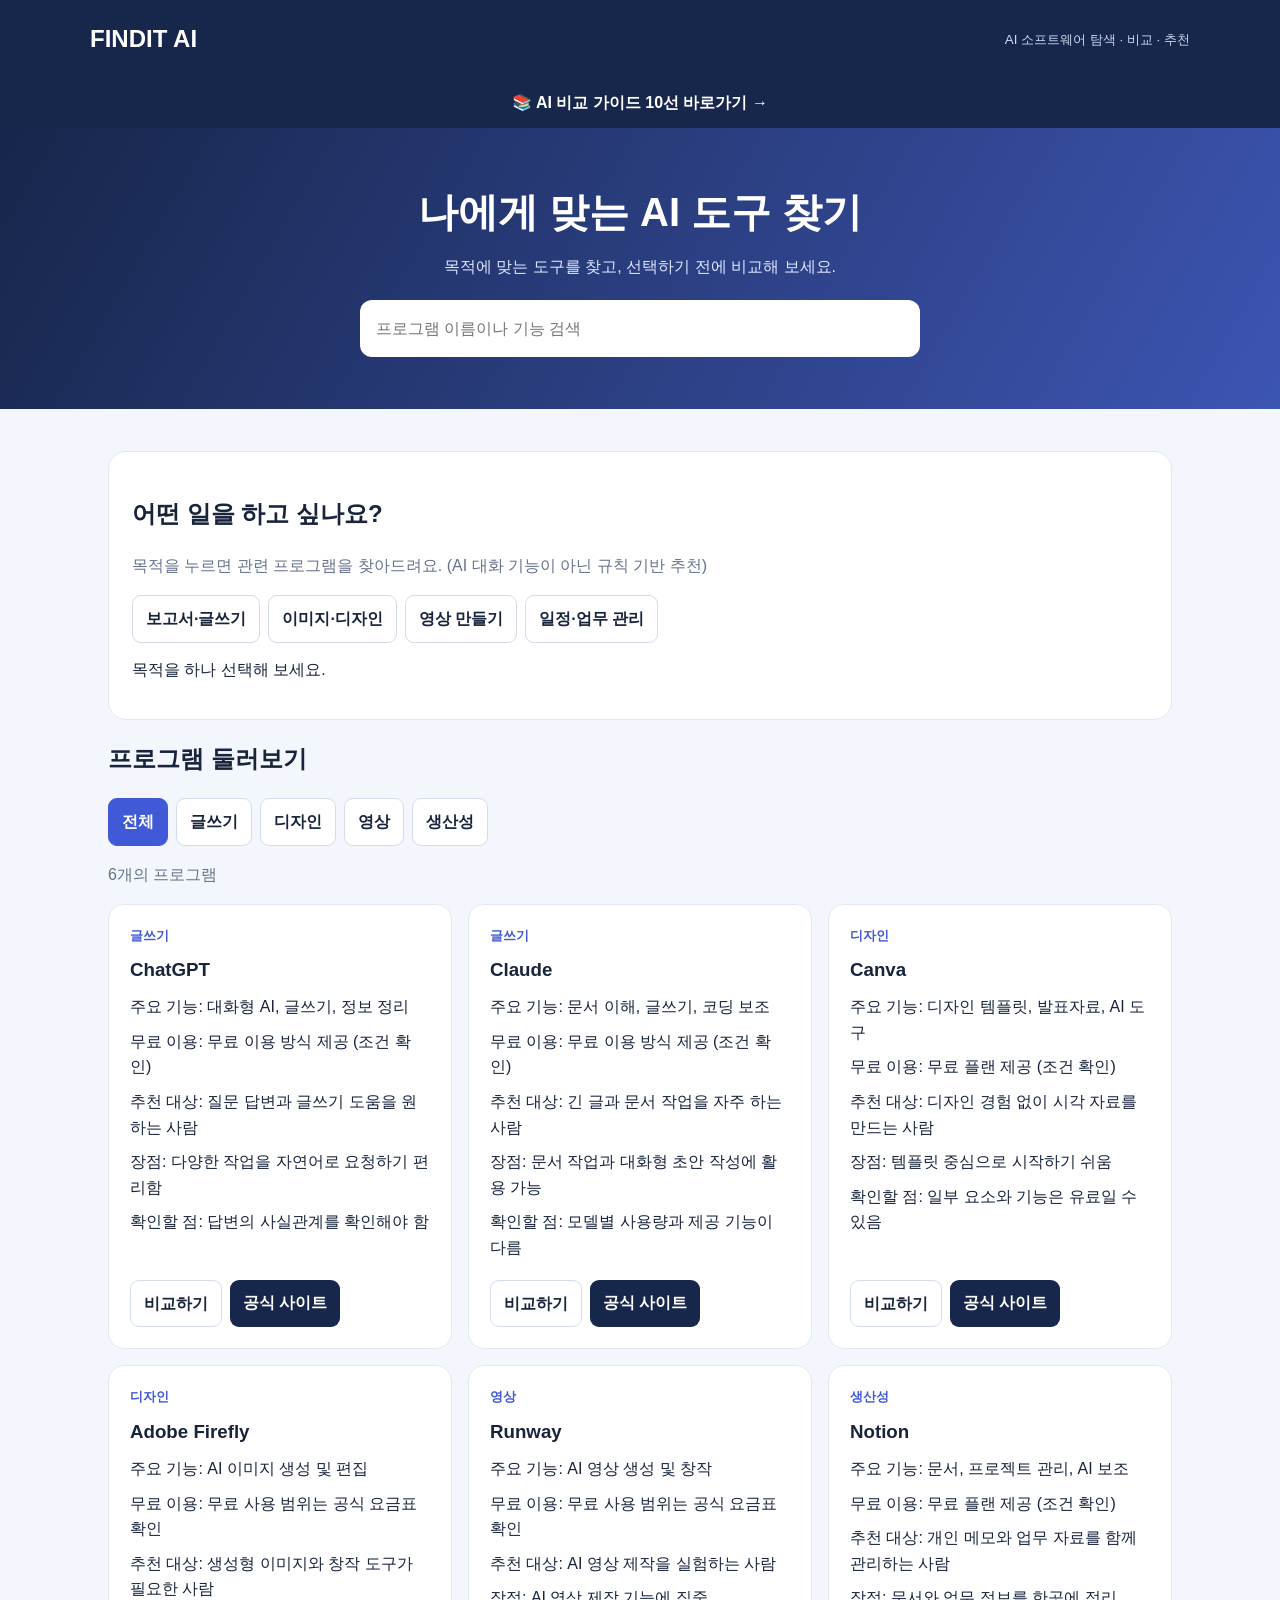
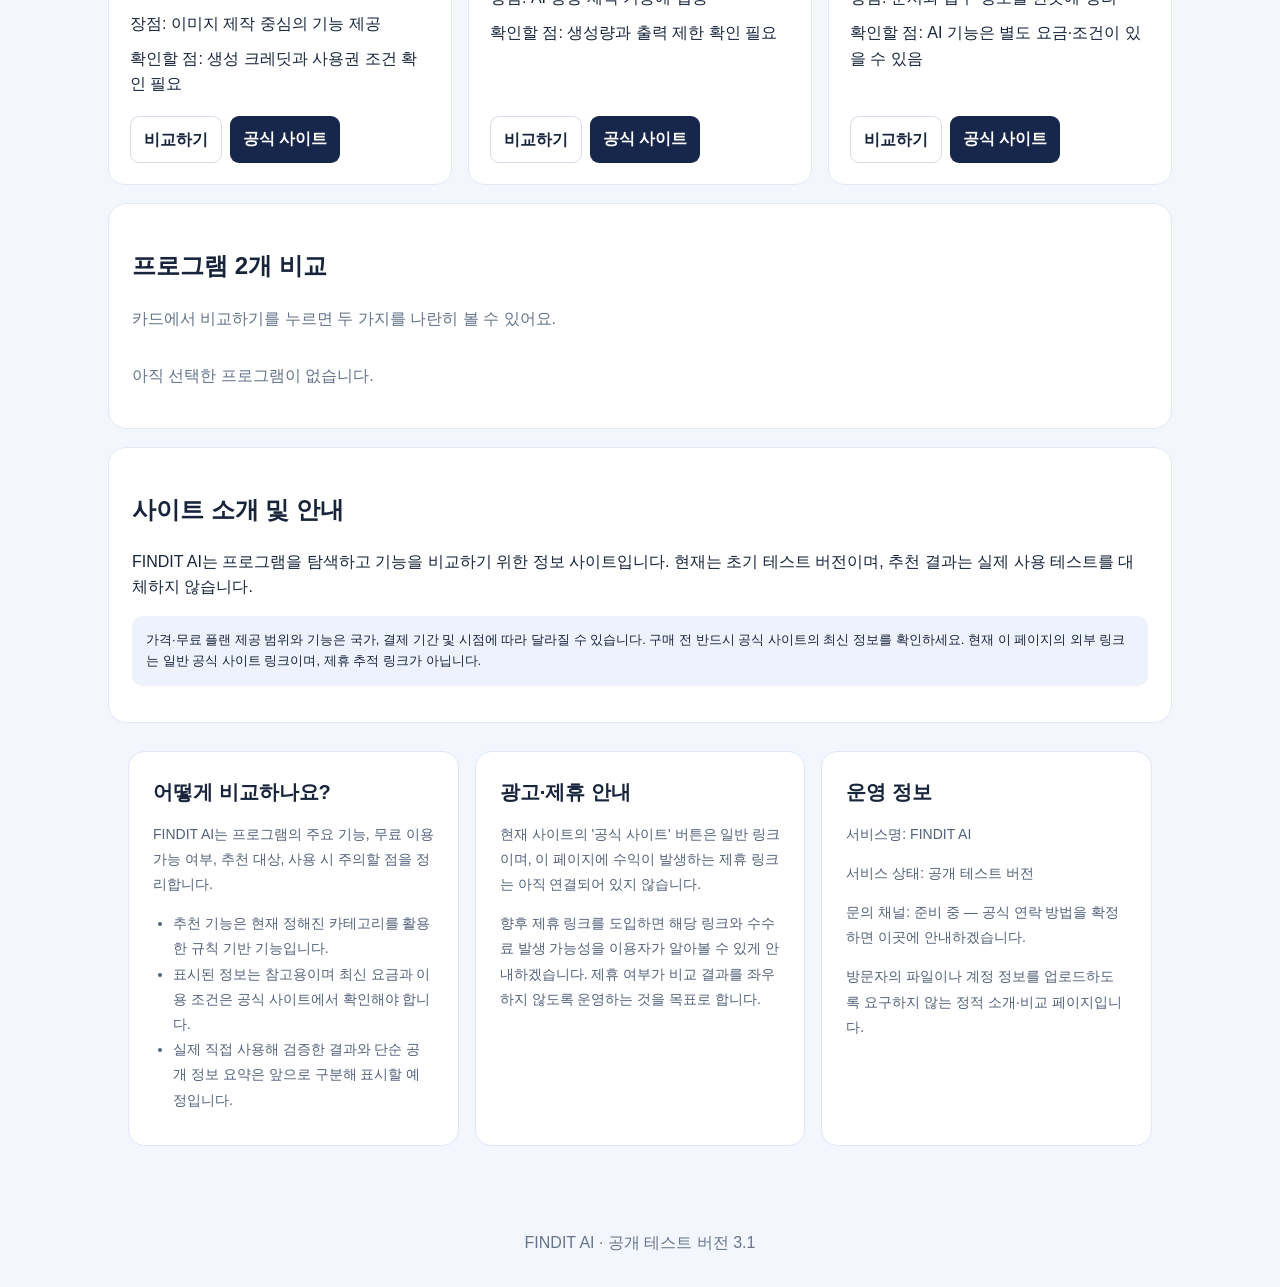
==== commit 8ec64446: "Add comparison guide link" ====
--- a/index.html
+++ b/index.html
@@ -20,6 +20,11 @@
 </head>
 <body>
 <header><nav><div class="logo">FINDIT AI</div><small>AI 소프트웨어 탐색 · 비교 · 추천</small></nav></header>
+<div style="text-align:center;background:#17264b;padding:12px 20px;">
+  <a href="articles.html" style="color:white;font-weight:bold;text-decoration:none;font-size:16px;">
+    📚 AI 비교 가이드 10선 바로가기 →
+  </a>
+</div>
 <section class="hero"><h1>나에게 맞는 AI 도구 찾기</h1><p>목적에 맞는 도구를 찾고, 선택하기 전에 비교해 보세요.</p><input id="search" class="search" placeholder="프로그램 이름이나 기능 검색" aria-label="프로그램 검색"></section>
 <main>
   <section class="panel" aria-labelledby="recommend-title">
